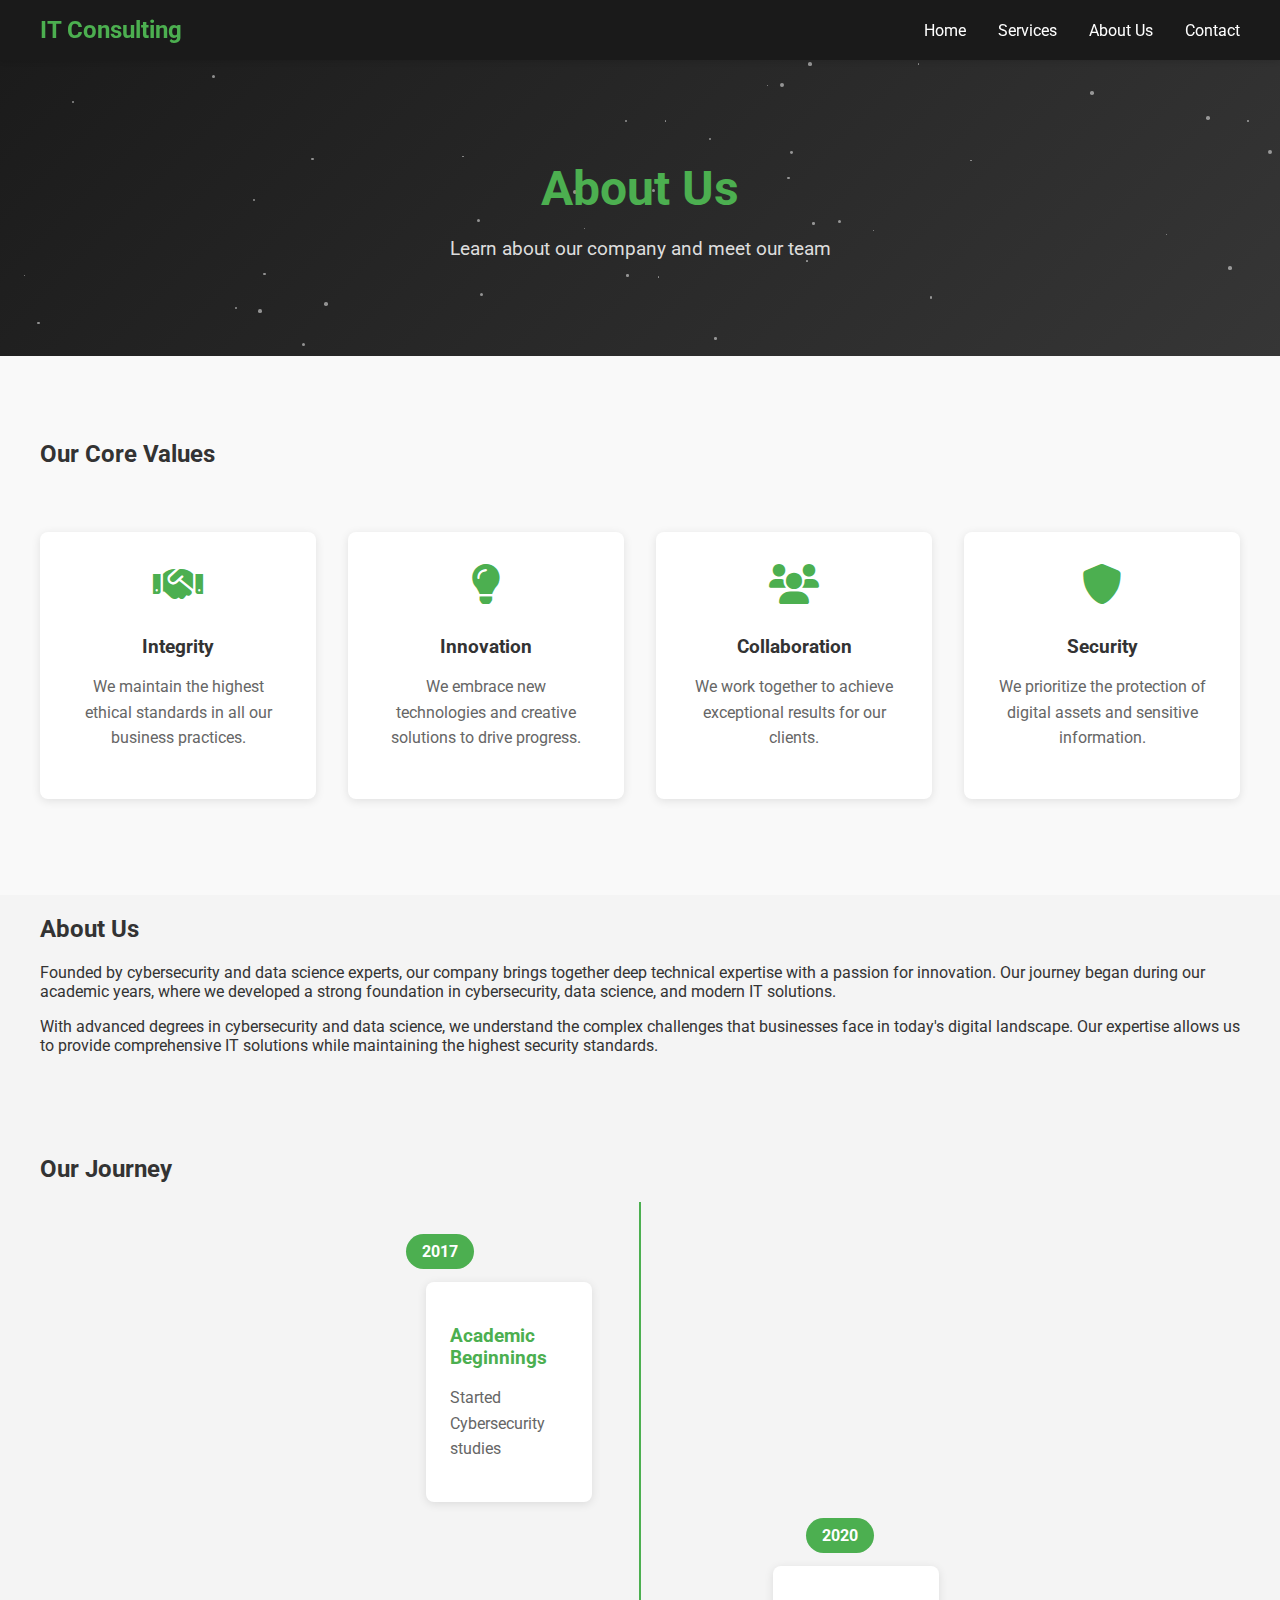
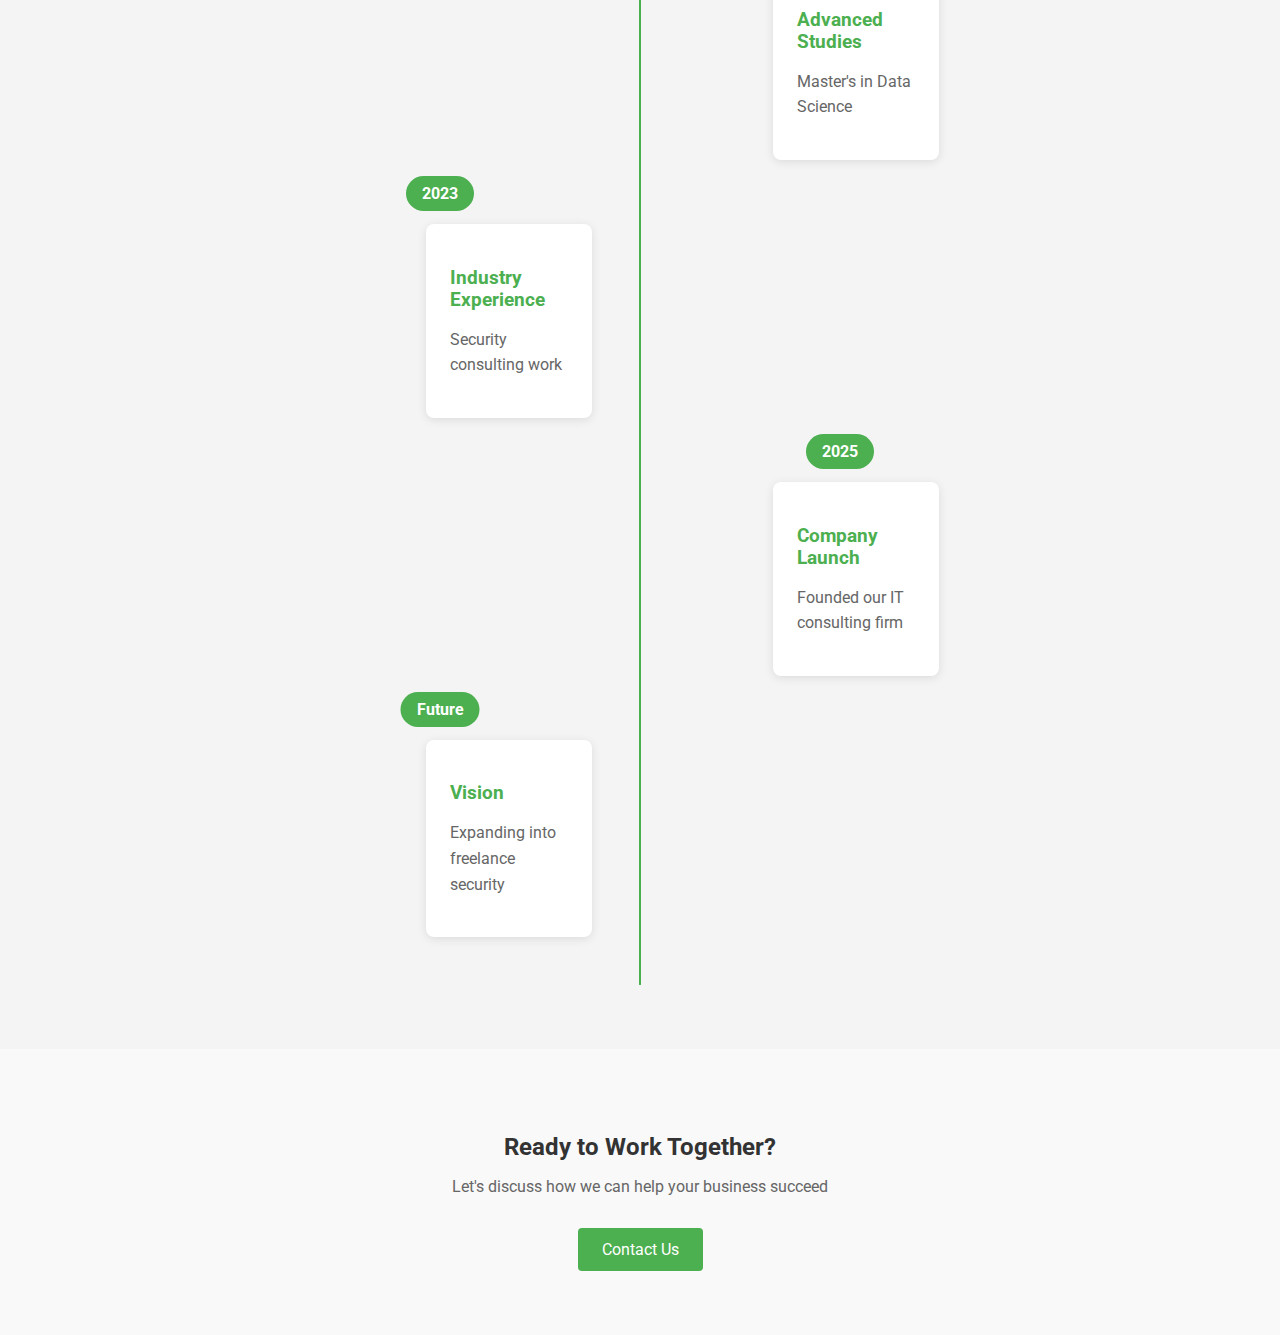
==== about.html @ cab688fe "initial commit - TechScandic website" ====
<!DOCTYPE html>
<html lang="en">
<head>
    <meta charset="UTF-8">
    <meta name="viewport" content="width=device-width, initial-scale=1.0">
    <title>TechScandig - About Us</title>
    <link href="https://fonts.googleapis.com/css2?family=Roboto:wght@400;500;700&display=swap" rel="stylesheet">
    <link rel="stylesheet" href="https://cdnjs.cloudflare.com/ajax/libs/font-awesome/6.0.0/css/all.min.css">
    <link rel="stylesheet" href="css/common.css">
    <style>
        .about-content {
            padding: 4rem 0;
        }

        .about-grid {
            display: grid;
            grid-template-columns: 1fr 1fr;
            gap: 4rem;
            align-items: center;
        }

        .about-text h2 {
            color: #4CAF50;
            margin-bottom: 1.5rem;
        }

        .about-text p {
            margin-bottom: 1.5rem;
            line-height: 1.6;
        }

        .about-image {
            position: relative;
        }

        .about-image img {
            width: 100%;
            border-radius: 8px;
            box-shadow: 0 4px 20px rgba(0,0,0,0.1);
        }

        .team-section {
            background: #f9f9f9;
            padding: 4rem 0;
        }

        .team-grid {
            display: grid;
            grid-template-columns: repeat(auto-fit, minmax(250px, 1fr));
            gap: 2rem;
            padding: 2rem 0;
        }

        .team-member {
            text-align: center;
            background: #fff;
            padding: 2rem;
            border-radius: 8px;
            box-shadow: 0 2px 10px rgba(0,0,0,0.1);
        }

        .team-member img {
            width: 150px;
            height: 150px;
            border-radius: 50%;
            margin-bottom: 1rem;
            object-fit: cover;
        }

        .team-member h3 {
            color: #333;
            margin-bottom: 0.5rem;
        }

        .team-member p {
            color: #666;
            margin-bottom: 1rem;
        }

        .social-links {
            display: flex;
            justify-content: center;
            gap: 1rem;
        }

        .social-links a {
            color: #4CAF50;
            font-size: 1.2em;
            transition: color 0.3s ease;
        }

        .social-links a:hover {
            color: #45a049;
        }

        .values-section {
            background: #fff;
            padding: 4rem 0;
        }

        .values-grid {
            display: grid;
            grid-template-columns: repeat(auto-fit, minmax(250px, 1fr));
            gap: 2rem;
            padding: 2rem 0;
        }

        .value-card {
            text-align: center;
            padding: 2rem;
            background: #f9f9f9;
            border-radius: 8px;
            box-shadow: 0 2px 10px rgba(0,0,0,0.1);
            transition: transform 0.3s ease;
        }

        .value-card:hover {
            transform: translateY(-5px);
        }

        .value-card i {
            font-size: 2.5em;
            color: #4CAF50;
            margin-bottom: 1rem;
        }

        .timeline-section {
            padding: 4rem 0;
            background: #f9f9f9;
        }

        .timeline {
            position: relative;
            max-width: 800px;
            margin: 0 auto;
            padding: 2rem 0;
        }

        .timeline::after {
            content: '';
            position: absolute;
            width: 2px;
            background: #4CAF50;
            top: 0;
            bottom: 0;
            left: 50%;
            margin-left: -1px;
        }

        .timeline-item {
            padding: 1rem;
            position: relative;
            width: 50%;
            box-sizing: border-box;
        }

        .timeline-item:nth-child(odd) {
            left: 0;
            padding-right: 3rem;
        }

        .timeline-item:nth-child(even) {
            left: 50%;
            padding-left: 3rem;
        }

        .timeline-content {
            padding: 1.5rem;
            background: #fff;
            border-radius: 8px;
            box-shadow: 0 2px 10px rgba(0,0,0,0.1);
        }

        .timeline-content h3 {
            color: #4CAF50;
            margin-bottom: 0.5rem;
        }

        .timeline-dot {
            position: absolute;
            width: 20px;
            height: 20px;
            background: #4CAF50;
            border-radius: 50%;
            top: 50%;
            transform: translateY(-50%);
        }

        .timeline-item:nth-child(odd) .timeline-dot {
            right: -10px;
        }

        .timeline-item:nth-child(even) .timeline-dot {
            left: -10px;
        }

        .read-more-section {
            display: none;
            padding: 2rem;
            background: #fff;
            border-radius: 8px;
            margin-top: 2rem;
            box-shadow: 0 2px 10px rgba(0,0,0,0.1);
        }

        .read-more-btn {
            display: inline-block;
            padding: 0.8rem 1.5rem;
            background: #4CAF50;
            color: white;
            text-decoration: none;
            border-radius: 4px;
            margin-top: 1rem;
            transition: background-color 0.3s ease;
        }

        .read-more-btn:hover {
            background: #45a049;
        }

        @media (max-width: 768px) {
            .about-grid {
                grid-template-columns: 1fr;
            }

            .about-image {
                order: -1;
            }

            .timeline::after {
                left: 31px;
            }

            .timeline-item {
                width: 100%;
                padding-left: 4rem;
            }

            .timeline-item:nth-child(odd) {
                padding-right: 0;
            }

            .timeline-item:nth-child(even) {
                left: 0;
            }

            .timeline-dot {
                left: 22px !important;
            }
        }
    </style>
    <script src="js/navigation.js"></script>
    <script src="js/particles.js"></script>
</head>
<body>
    <header class="page-header">
        <div class="particles"></div>
        <h1>About Us</h1>
        <p>Learn about our company and meet our team</p>
    </header>

    <section class="core-values">
        <div class="container">
            <h2>Our Core Values</h2>
            <div class="values-grid">
                <a href="values/integrity.html" class="value-box">
                    <i class="fas fa-handshake"></i>
                    <h3>Integrity</h3>
                    <p>We maintain the highest ethical standards in all our business practices.</p>
                </a>
                <a href="values/innovation.html" class="value-box">
                    <i class="fas fa-lightbulb"></i>
                    <h3>Innovation</h3>
                    <p>We embrace new technologies and creative solutions to drive progress.</p>
                </a>
                <a href="values/collaboration.html" class="value-box">
                    <i class="fas fa-users"></i>
                    <h3>Collaboration</h3>
                    <p>We work together to achieve exceptional results for our clients.</p>
                </a>
                <a href="values/security.html" class="value-box">
                    <i class="fas fa-shield-alt"></i>
                    <h3>Security</h3>
                    <p>We prioritize the protection of digital assets and sensitive information.</p>
                </a>
            </div>
        </div>
    </section>

    <section class="about-us">
        <div class="container">
            <h2>About Us</h2>
            <p>Founded by cybersecurity and data science experts, our company brings together deep technical expertise with a passion for innovation. Our journey began during our academic years, where we developed a strong foundation in cybersecurity, data science, and modern IT solutions.</p>
            <p>With advanced degrees in cybersecurity and data science, we understand the complex challenges that businesses face in today's digital landscape. Our expertise allows us to provide comprehensive IT solutions while maintaining the highest security standards.</p>
        </div>
    </section>

    <section class="journey">
        <div class="container">
            <h2>Our Journey</h2>
            <div class="timeline">
                <div class="timeline-item">
                    <div class="date">2017</div>
                    <div class="content">
                        <h3>Academic Beginnings</h3>
                        <p>Started Cybersecurity studies</p>
                    </div>
                </div>
                <div class="timeline-item">
                    <div class="date">2020</div>
                    <div class="content">
                        <h3>Advanced Studies</h3>
                        <p>Master's in Data Science</p>
                    </div>
                </div>
                <div class="timeline-item">
                    <div class="date">2023</div>
                    <div class="content">
                        <h3>Industry Experience</h3>
                        <p>Security consulting work</p>
                    </div>
                </div>
                <div class="timeline-item">
                    <div class="date">2025</div>
                    <div class="content">
                        <h3>Company Launch</h3>
                        <p>Founded our IT consulting firm</p>
                    </div>
                </div>
                <div class="timeline-item">
                    <div class="date">Future</div>
                    <div class="content">
                        <h3>Vision</h3>
                        <p>Expanding into freelance security</p>
                    </div>
                </div>
            </div>
        </div>
    </section>

    <section class="cta-section">
        <div class="container">
            <h2>Ready to Work Together?</h2>
            <p>Let's discuss how we can help your business succeed</p>
            <a href="contact.html" class="btn">Contact Us</a>
        </div>
    </section>

    <script>
        // Initialize particles
        document.addEventListener('DOMContentLoaded', function() {
            createParticles();
        });

        // Read More functionality
        function toggleReadMore(section) {
            const content = document.getElementById(section + '-more');
            if (content.style.display === 'none' || content.style.display === '') {
                content.style.display = 'block';
            } else {
                content.style.display = 'none';
            }
        }
    </script>
</body>
</html>
---- css/common.css ----
/* Common styles for all pages */
:root {
    --primary-color: #4CAF50;
    --secondary-color: #45a049;
    --dark-bg: #1a1a1a;
    --light-bg: #f4f4f4;
    --text-color: #333;
    --light-text: #fff;
}

body {
    font-family: 'Roboto', sans-serif;
    margin: 0;
    padding: 0;
    background: var(--light-bg);
    color: var(--text-color);
}

.container {
    max-width: 1200px;
    margin: 0 auto;
    padding: 0 20px;
}

/* Navigation */
nav {
    background: var(--dark-bg);
    padding: 1rem 0;
    position: fixed;
    width: 100%;
    top: 0;
    z-index: 1000;
    box-shadow: 0 2px 5px rgba(0,0,0,0.1);
}

.nav-container {
    display: flex;
    justify-content: space-between;
    align-items: center;
    max-width: 1200px;
    margin: 0 auto;
    padding: 0 20px;
}

.logo {
    color: var(--primary-color);
    text-decoration: none;
    font-size: 1.5em;
    font-weight: bold;
}

.nav-links {
    display: flex;
    gap: 2rem;
}

.nav-links a {
    color: var(--light-text);
    text-decoration: none;
    transition: color 0.3s ease;
}

.nav-links a:hover {
    color: var(--primary-color);
}

/* Header Styles */
.page-header {
    background: linear-gradient(135deg, var(--dark-bg) 0%, #363636 100%);
    color: var(--light-text);
    padding: 8rem 2rem 6rem;
    text-align: center;
    position: relative;
    overflow: hidden;
}

.page-header h1 {
    font-size: 3em;
    margin-bottom: 20px;
    color: var(--primary-color);
    position: relative;
    z-index: 2;
}

.page-header p {
    font-size: 1.2em;
    max-width: 800px;
    margin: 0 auto;
    color: #ddd;
    position: relative;
    z-index: 2;
}

/* Button Styles */
.btn {
    display: inline-block;
    padding: 12px 24px;
    background-color: var(--primary-color);
    color: var(--light-text);
    text-decoration: none;
    border-radius: 4px;
    transition: background-color 0.3s ease;
}

.btn:hover {
    background-color: var(--secondary-color);
}

/* Particle Animation */
.particles {
    position: absolute;
    top: 0;
    left: 0;
    width: 100%;
    height: 100%;
    overflow: hidden;
    z-index: 1;
}

.particle {
    position: absolute;
    background-color: rgba(255, 255, 255, 0.5);
    border-radius: 50%;
    pointer-events: none;
}

@keyframes float {
    0% {
        transform: translateY(0) translateX(0);
    }
    25% {
        transform: translateY(-100px) translateX(50px);
    }
    50% {
        transform: translateY(-200px) translateX(-50px);
    }
    75% {
        transform: translateY(-300px) translateX(25px);
    }
    100% {
        transform: translateY(-400px) translateX(0);
    }
}

/* Responsive Design */
@media (max-width: 768px) {
    .nav-links {
        display: none;
    }
    
    .mobile-menu {
        display: block;
    }
    
    .page-header h1 {
        font-size: 2em;
    }
    
    .page-header p {
        font-size: 1em;
    }
}

/* Section Styles */
.section {
    padding: 4rem 0;
}

.section-title {
    text-align: center;
    margin-bottom: 3rem;
}

.section-title h2 {
    color: var(--primary-color);
    font-size: 2.5em;
    margin-bottom: 1rem;
}

.section-title p {
    color: #666;
    max-width: 800px;
    margin: 0 auto;
}

/* Core Values Section */
.core-values {
    padding: 4rem 0;
    background: #f9f9f9;
}

.values-grid {
    display: grid;
    grid-template-columns: repeat(auto-fit, minmax(250px, 1fr));
    gap: 2rem;
    margin-top: 2rem;
}

.value-box {
    background: #fff;
    padding: 2rem;
    border-radius: 8px;
    box-shadow: 0 2px 10px rgba(0,0,0,0.1);
    text-align: center;
    transition: transform 0.3s ease, box-shadow 0.3s ease;
    text-decoration: none;
    color: inherit;
}

.value-box:hover {
    transform: translateY(-5px);
    box-shadow: 0 5px 20px rgba(0,0,0,0.15);
}

.value-box i {
    font-size: 2.5em;
    color: #4CAF50;
    margin-bottom: 1rem;
}

.value-box h3 {
    margin: 1rem 0;
    color: #333;
}

.value-box p {
    color: #666;
    line-height: 1.6;
}

/* Journey Timeline */
.journey {
    padding: 4rem 0;
}

.timeline {
    position: relative;
    max-width: 800px;
    margin: 2rem auto;
    padding: 2rem 0;
}

.timeline::before {
    content: '';
    position: absolute;
    width: 2px;
    background: #4CAF50;
    top: 0;
    bottom: 0;
    left: 50%;
    margin-left: -1px;
}

.timeline-item {
    padding: 2rem 0;
    position: relative;
    width: 100%;
    display: flex;
    justify-content: center;
    align-items: flex-start;
}

.timeline-item .date {
    background: #4CAF50;
    color: white;
    padding: 0.5rem 1rem;
    border-radius: 20px;
    font-weight: bold;
    position: absolute;
    left: 50%;
    transform: translateX(-50%);
    top: 0;
}

.timeline-item .content {
    background: white;
    padding: 1.5rem;
    border-radius: 8px;
    box-shadow: 0 2px 10px rgba(0,0,0,0.1);
    width: calc(50% - 50px);
    margin-top: 2rem;
}

.timeline-item:nth-child(odd) .content {
    margin-left: auto;
}

.timeline-item .content h3 {
    color: #4CAF50;
    margin-bottom: 0.5rem;
}

.timeline-item .content p {
    color: #666;
    line-height: 1.6;
}

@media (max-width: 768px) {
    .timeline::before {
        left: 30px;
    }

    .timeline-item .date {
        left: 30px;
        transform: none;
    }

    .timeline-item .content {
        width: calc(100% - 80px);
        margin-left: 80px !important;
    }
}

/* Services Grid */
.services-grid {
    padding: 4rem 0;
}

.services {
    display: grid;
    grid-template-columns: repeat(auto-fit, minmax(300px, 1fr));
    gap: 2rem;
    margin-top: 2rem;
}

.service-card {
    background: #fff;
    padding: 2rem;
    border-radius: 8px;
    box-shadow: 0 2px 10px rgba(0,0,0,0.1);
    text-align: center;
    transition: transform 0.3s ease, box-shadow 0.3s ease;
    text-decoration: none;
    color: inherit;
    display: flex;
    flex-direction: column;
    align-items: center;
}

.service-card:hover {
    transform: translateY(-5px);
    box-shadow: 0 5px 20px rgba(0,0,0,0.15);
}

.service-card i {
    font-size: 3em;
    color: #4CAF50;
    margin-bottom: 1.5rem;
}

.service-card h3 {
    margin: 1rem 0;
    color: #333;
}

.service-card p {
    color: #666;
    line-height: 1.6;
    margin-bottom: 1.5rem;
}

.read-more {
    color: #4CAF50;
    font-weight: 500;
    margin-top: auto;
    transition: color 0.3s ease;
}

.service-card:hover .read-more {
    color: #388E3C;
}

/* CTA Section */
.cta-section {
    background: #f9f9f9;
    padding: 4rem 0;
    text-align: center;
}

.cta-section h2 {
    margin-bottom: 1rem;
}

.cta-section p {
    margin-bottom: 2rem;
    color: #666;
}
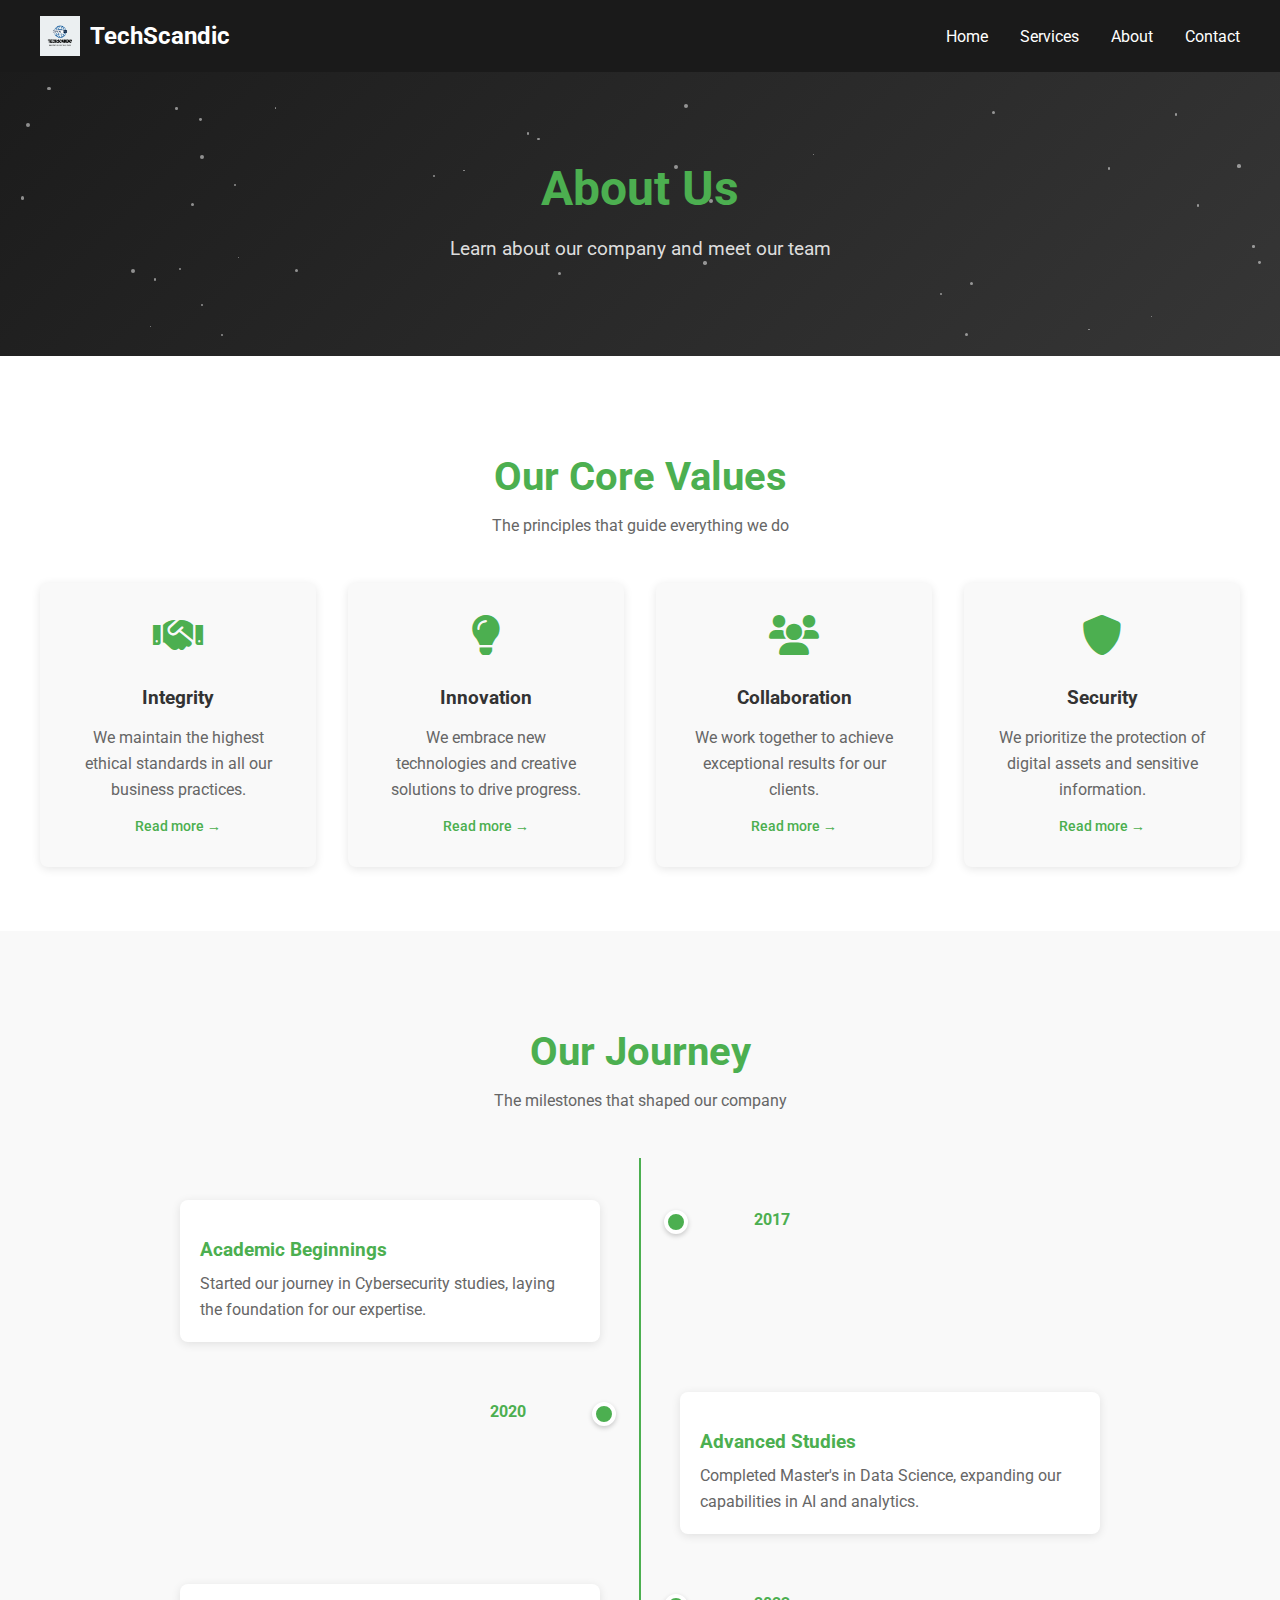
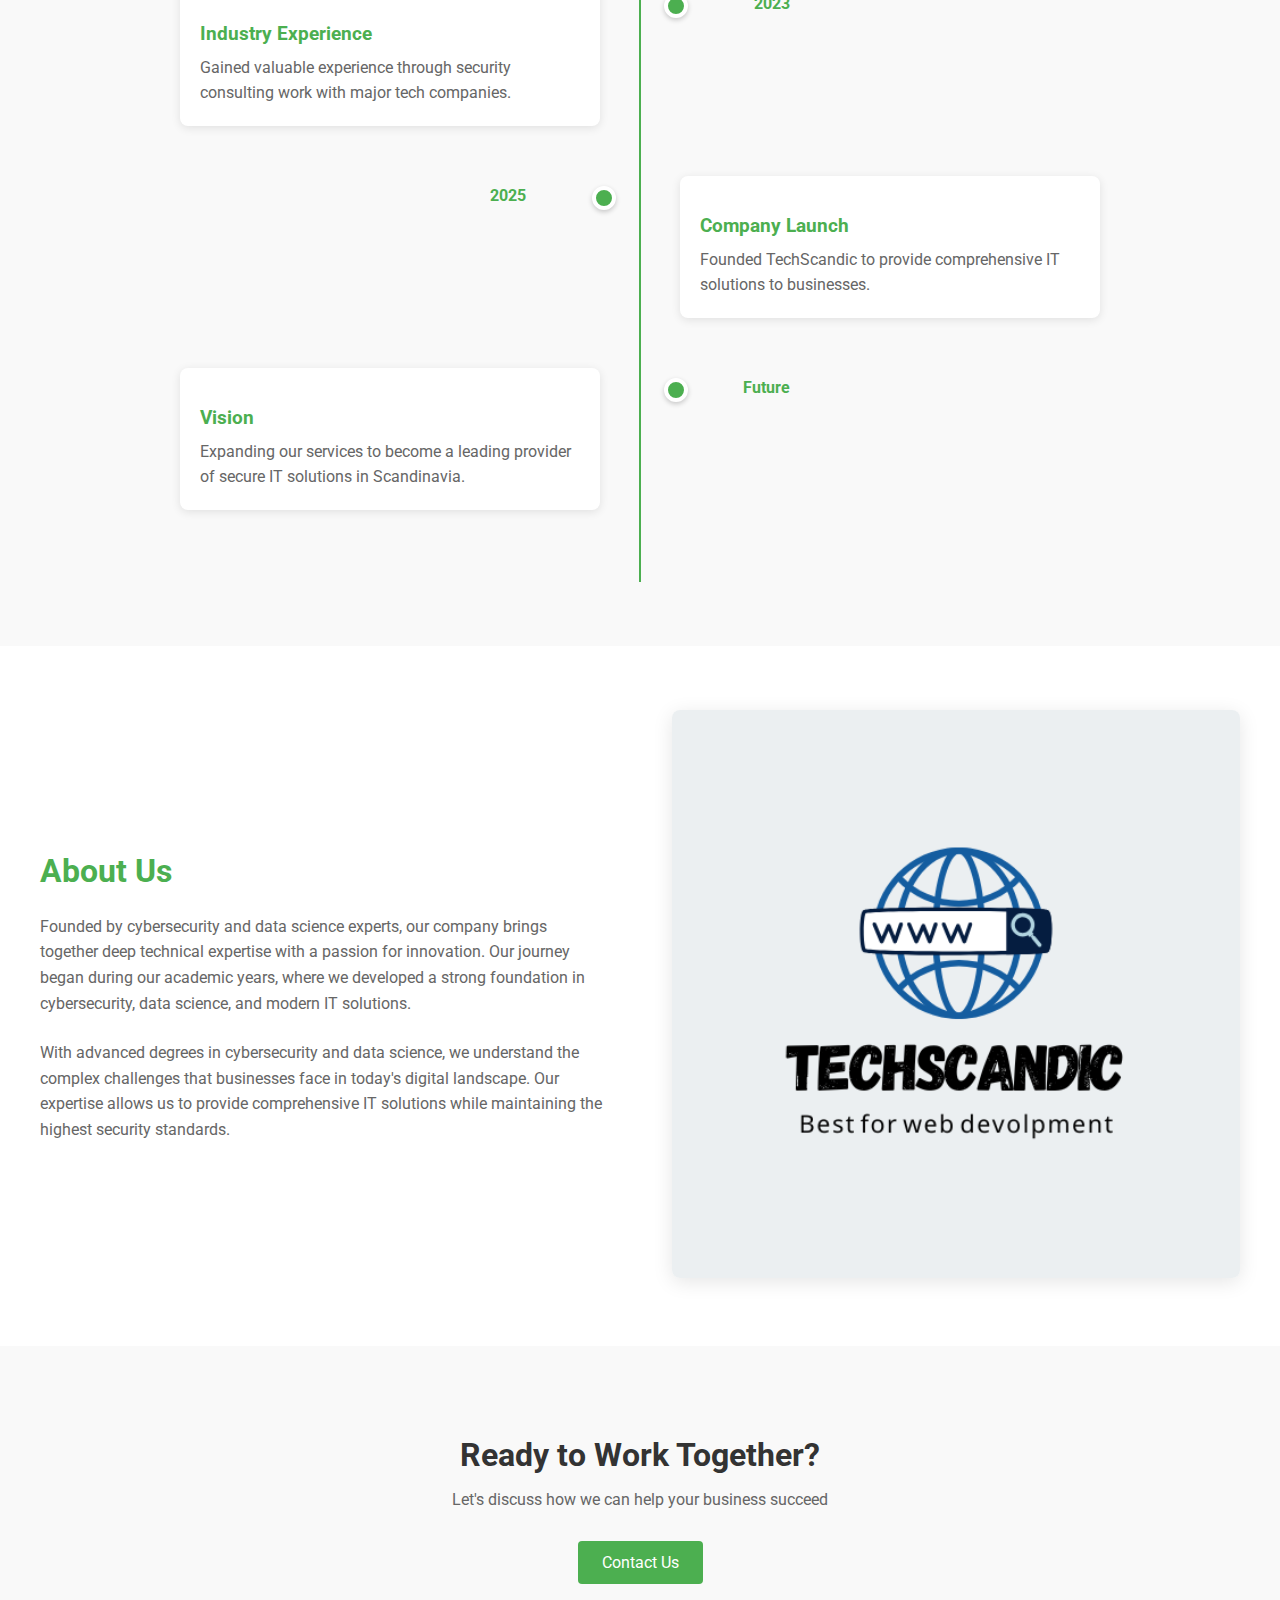
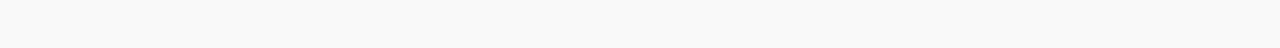
==== commit c5cc4545: "add read more links to value boxes and improve mobile responsiveness" ====
--- a/about.html
+++ b/about.html
@@ -8,8 +8,31 @@
     <link rel="stylesheet" href="https://cdnjs.cloudflare.com/ajax/libs/font-awesome/6.0.0/css/all.min.css">
     <link rel="stylesheet" href="css/common.css">
     <style>
+        .section {
+            padding: 4rem 0;
+        }
+
+        .section-title {
+            text-align: center;
+            margin-bottom: 3rem;
+        }
+
+        .section-title h2 {
+            color: var(--primary-color);
+            font-size: 2.5em;
+            margin-bottom: 1rem;
+        }
+
+        .section-title p {
+            color: #666;
+            max-width: 800px;
+            margin: 0 auto;
+        }
+
+        /* About Section */
         .about-content {
             padding: 4rem 0;
+            background: #fff;
         }
 
         .about-grid {
@@ -22,11 +45,13 @@
         .about-text h2 {
             color: #4CAF50;
             margin-bottom: 1.5rem;
+            font-size: 2em;
         }
 
         .about-text p {
             margin-bottom: 1.5rem;
             line-height: 1.6;
+            color: #666;
         }
 
         .about-image {
@@ -39,91 +64,7 @@
             box-shadow: 0 4px 20px rgba(0,0,0,0.1);
         }
 
-        .team-section {
-            background: #f9f9f9;
-            padding: 4rem 0;
-        }
-
-        .team-grid {
-            display: grid;
-            grid-template-columns: repeat(auto-fit, minmax(250px, 1fr));
-            gap: 2rem;
-            padding: 2rem 0;
-        }
-
-        .team-member {
-            text-align: center;
-            background: #fff;
-            padding: 2rem;
-            border-radius: 8px;
-            box-shadow: 0 2px 10px rgba(0,0,0,0.1);
-        }
-
-        .team-member img {
-            width: 150px;
-            height: 150px;
-            border-radius: 50%;
-            margin-bottom: 1rem;
-            object-fit: cover;
-        }
-
-        .team-member h3 {
-            color: #333;
-            margin-bottom: 0.5rem;
-        }
-
-        .team-member p {
-            color: #666;
-            margin-bottom: 1rem;
-        }
-
-        .social-links {
-            display: flex;
-            justify-content: center;
-            gap: 1rem;
-        }
-
-        .social-links a {
-            color: #4CAF50;
-            font-size: 1.2em;
-            transition: color 0.3s ease;
-        }
-
-        .social-links a:hover {
-            color: #45a049;
-        }
-
-        .values-section {
-            background: #fff;
-            padding: 4rem 0;
-        }
-
-        .values-grid {
-            display: grid;
-            grid-template-columns: repeat(auto-fit, minmax(250px, 1fr));
-            gap: 2rem;
-            padding: 2rem 0;
-        }
-
-        .value-card {
-            text-align: center;
-            padding: 2rem;
-            background: #f9f9f9;
-            border-radius: 8px;
-            box-shadow: 0 2px 10px rgba(0,0,0,0.1);
-            transition: transform 0.3s ease;
-        }
-
-        .value-card:hover {
-            transform: translateY(-5px);
-        }
-
-        .value-card i {
-            font-size: 2.5em;
-            color: #4CAF50;
-            margin-bottom: 1rem;
-        }
-
+        /* Timeline Section */
         .timeline-section {
             padding: 4rem 0;
             background: #f9f9f9;
@@ -131,12 +72,12 @@
 
         .timeline {
             position: relative;
-            max-width: 800px;
+            max-width: 1000px;
             margin: 0 auto;
             padding: 2rem 0;
         }
 
-        .timeline::after {
+        .timeline::before {
             content: '';
             position: absolute;
             width: 2px;
@@ -148,104 +89,199 @@
         }
 
         .timeline-item {
-            padding: 1rem;
+            padding: 10px 40px;
             position: relative;
             width: 50%;
             box-sizing: border-box;
+            margin-bottom: 30px;
         }
 
         .timeline-item:nth-child(odd) {
             left: 0;
-            padding-right: 3rem;
         }
 
         .timeline-item:nth-child(even) {
             left: 50%;
-            padding-left: 3rem;
         }
 
         .timeline-content {
-            padding: 1.5rem;
-            background: #fff;
+            padding: 20px;
+            background: white;
             border-radius: 8px;
             box-shadow: 0 2px 10px rgba(0,0,0,0.1);
+            position: relative;
         }
 
         .timeline-content h3 {
             color: #4CAF50;
-            margin-bottom: 0.5rem;
+            margin-bottom: 10px;
+        }
+
+        .timeline-content p {
+            margin: 0;
+            line-height: 1.6;
+            color: #666;
         }
 
         .timeline-dot {
+            width: 16px;
+            height: 16px;
+            background: #4CAF50;
+            border: 4px solid #fff;
+            border-radius: 50%;
             position: absolute;
-            width: 20px;
-            height: 20px;
-            background: #4CAF50;
-            border-radius: 50%;
-            top: 50%;
-            transform: translateY(-50%);
+            top: 20px;
+            box-shadow: 0 2px 5px rgba(0,0,0,0.2);
         }
 
         .timeline-item:nth-child(odd) .timeline-dot {
-            right: -10px;
+            right: -48px;
         }
 
         .timeline-item:nth-child(even) .timeline-dot {
-            left: -10px;
-        }
-
-        .read-more-section {
-            display: none;
+            left: -48px;
+        }
+
+        .timeline-date {
+            position: absolute;
+            top: 20px;
+            color: #4CAF50;
+            font-weight: bold;
+        }
+
+        .timeline-item:nth-child(odd) .timeline-date {
+            right: -150px;
+        }
+
+        .timeline-item:nth-child(even) .timeline-date {
+            left: -150px;
+        }
+
+        /* Core Values Section */
+        .core-values {
+            padding: 4rem 0;
+            background: #fff;
+        }
+
+        .values-grid {
+            display: grid;
+            grid-template-columns: repeat(auto-fit, minmax(250px, 1fr));
+            gap: 2rem;
+            margin-top: 2rem;
+        }
+
+        .value-box {
+            background: #f9f9f9;
             padding: 2rem;
-            background: #fff;
             border-radius: 8px;
-            margin-top: 2rem;
             box-shadow: 0 2px 10px rgba(0,0,0,0.1);
-        }
-
-        .read-more-btn {
-            display: inline-block;
-            padding: 0.8rem 1.5rem;
-            background: #4CAF50;
-            color: white;
+            text-align: center;
+            transition: transform 0.3s ease;
             text-decoration: none;
-            border-radius: 4px;
+            color: inherit;
+        }
+
+        .value-box:hover {
+            transform: translateY(-5px);
+        }
+
+        .value-box i {
+            font-size: 2.5em;
+            color: #4CAF50;
+            margin-bottom: 1rem;
+        }
+
+        .value-box h3 {
+            margin: 1rem 0;
+            color: #333;
+        }
+
+        .value-box p {
+            color: #666;
+            line-height: 1.6;
+        }
+
+        .read-more {
+            display: block;
             margin-top: 1rem;
-            transition: background-color 0.3s ease;
-        }
-
-        .read-more-btn:hover {
-            background: #45a049;
-        }
-
+            color: #4CAF50;
+            font-size: 0.9em;
+        }
+
+        /* CTA Section */
+        .cta-section {
+            background: #f9f9f9;
+            padding: 4rem 0;
+            text-align: center;
+        }
+
+        .cta-section h2 {
+            color: #333;
+            margin-bottom: 1rem;
+            font-size: 2em;
+        }
+
+        .cta-section p {
+            color: #666;
+            margin-bottom: 2rem;
+            max-width: 600px;
+            margin-left: auto;
+            margin-right: auto;
+        }
+
+        /* Responsive Design */
         @media (max-width: 768px) {
             .about-grid {
                 grid-template-columns: 1fr;
+                gap: 2rem;
             }
 
             .about-image {
                 order: -1;
             }
 
-            .timeline::after {
+            .timeline::before {
                 left: 31px;
             }
 
             .timeline-item {
                 width: 100%;
-                padding-left: 4rem;
-            }
-
-            .timeline-item:nth-child(odd) {
-                padding-right: 0;
-            }
-
+                padding-left: 70px;
+                padding-right: 20px;
+            }
+
+            .timeline-item:nth-child(odd),
             .timeline-item:nth-child(even) {
                 left: 0;
             }
 
-            .timeline-dot {
-                left: 22px !important;
+            .timeline-item:nth-child(odd) .timeline-dot,
+            .timeline-item:nth-child(even) .timeline-dot {
+                left: 22px;
+            }
+
+            .timeline-item:nth-child(odd) .timeline-date,
+            .timeline-item:nth-child(even) .timeline-date {
+                left: 70px;
+                top: -20px;
+                position: relative;
+                display: block;
+                margin-bottom: 10px;
+            }
+
+            .values-grid {
+                grid-template-columns: 1fr;
+                padding: 0 1rem;
+            }
+
+            .value-box {
+                margin-bottom: 1rem;
+            }
+        }
+
+        @media (hover: none) {
+            .value-box:hover {
+                transform: none;
             }
         }
     </style>
@@ -253,6 +289,21 @@
     <script src="js/particles.js"></script>
 </head>
 <body>
+    <nav>
+        <div class="nav-container">
+            <a href="index.html" class="logo">
+                <img src="images/techscandic.png" alt="TechScandic Logo">
+                <span>TechScandic</span>
+            </a>
+            <div class="nav-links">
+                <a href="index.html">Home</a>
+                <a href="services.html">Services</a>
+                <a href="about.html">About</a>
+                <a href="contact.html">Contact</a>
+            </div>
+        </div>
+    </nav>
+
     <header class="page-header">
         <div class="particles"></div>
         <h1>About Us</h1>
@@ -261,78 +312,100 @@
 
     <section class="core-values">
         <div class="container">
-            <h2>Our Core Values</h2>
+            <div class="section-title">
+                <h2>Our Core Values</h2>
+                <p>The principles that guide everything we do</p>
+            </div>
             <div class="values-grid">
                 <a href="values/integrity.html" class="value-box">
                     <i class="fas fa-handshake"></i>
                     <h3>Integrity</h3>
                     <p>We maintain the highest ethical standards in all our business practices.</p>
+                    <span class="read-more">Read more →</span>
                 </a>
                 <a href="values/innovation.html" class="value-box">
                     <i class="fas fa-lightbulb"></i>
                     <h3>Innovation</h3>
                     <p>We embrace new technologies and creative solutions to drive progress.</p>
+                    <span class="read-more">Read more →</span>
                 </a>
                 <a href="values/collaboration.html" class="value-box">
                     <i class="fas fa-users"></i>
                     <h3>Collaboration</h3>
                     <p>We work together to achieve exceptional results for our clients.</p>
+                    <span class="read-more">Read more →</span>
                 </a>
                 <a href="values/security.html" class="value-box">
                     <i class="fas fa-shield-alt"></i>
                     <h3>Security</h3>
                     <p>We prioritize the protection of digital assets and sensitive information.</p>
+                    <span class="read-more">Read more →</span>
                 </a>
             </div>
         </div>
     </section>
 
-    <section class="about-us">
+    <section class="timeline-section">
         <div class="container">
-            <h2>About Us</h2>
-            <p>Founded by cybersecurity and data science experts, our company brings together deep technical expertise with a passion for innovation. Our journey began during our academic years, where we developed a strong foundation in cybersecurity, data science, and modern IT solutions.</p>
-            <p>With advanced degrees in cybersecurity and data science, we understand the complex challenges that businesses face in today's digital landscape. Our expertise allows us to provide comprehensive IT solutions while maintaining the highest security standards.</p>
+            <div class="section-title">
+                <h2>Our Journey</h2>
+                <p>The milestones that shaped our company</p>
+            </div>
+            <div class="timeline">
+                <div class="timeline-item">
+                    <div class="timeline-dot"></div>
+                    <div class="timeline-date">2017</div>
+                    <div class="timeline-content">
+                        <h3>Academic Beginnings</h3>
+                        <p>Started our journey in Cybersecurity studies, laying the foundation for our expertise.</p>
+                    </div>
+                </div>
+                <div class="timeline-item">
+                    <div class="timeline-dot"></div>
+                    <div class="timeline-date">2020</div>
+                    <div class="timeline-content">
+                        <h3>Advanced Studies</h3>
+                        <p>Completed Master's in Data Science, expanding our capabilities in AI and analytics.</p>
+                    </div>
+                </div>
+                <div class="timeline-item">
+                    <div class="timeline-dot"></div>
+                    <div class="timeline-date">2023</div>
+                    <div class="timeline-content">
+                        <h3>Industry Experience</h3>
+                        <p>Gained valuable experience through security consulting work with major tech companies.</p>
+                    </div>
+                </div>
+                <div class="timeline-item">
+                    <div class="timeline-dot"></div>
+                    <div class="timeline-date">2025</div>
+                    <div class="timeline-content">
+                        <h3>Company Launch</h3>
+                        <p>Founded TechScandic to provide comprehensive IT solutions to businesses.</p>
+                    </div>
+                </div>
+                <div class="timeline-item">
+                    <div class="timeline-dot"></div>
+                    <div class="timeline-date">Future</div>
+                    <div class="timeline-content">
+                        <h3>Vision</h3>
+                        <p>Expanding our services to become a leading provider of secure IT solutions in Scandinavia.</p>
+                    </div>
+                </div>
+            </div>
         </div>
     </section>
 
-    <section class="journey">
+    <section class="about-content">
         <div class="container">
-            <h2>Our Journey</h2>
-            <div class="timeline">
-                <div class="timeline-item">
-                    <div class="date">2017</div>
-                    <div class="content">
-                        <h3>Academic Beginnings</h3>
-                        <p>Started Cybersecurity studies</p>
-                    </div>
-                </div>
-                <div class="timeline-item">
-                    <div class="date">2020</div>
-                    <div class="content">
-                        <h3>Advanced Studies</h3>
-                        <p>Master's in Data Science</p>
-                    </div>
-                </div>
-                <div class="timeline-item">
-                    <div class="date">2023</div>
-                    <div class="content">
-                        <h3>Industry Experience</h3>
-                        <p>Security consulting work</p>
-                    </div>
-                </div>
-                <div class="timeline-item">
-                    <div class="date">2025</div>
-                    <div class="content">
-                        <h3>Company Launch</h3>
-                        <p>Founded our IT consulting firm</p>
-                    </div>
-                </div>
-                <div class="timeline-item">
-                    <div class="date">Future</div>
-                    <div class="content">
-                        <h3>Vision</h3>
-                        <p>Expanding into freelance security</p>
-                    </div>
+            <div class="about-grid">
+                <div class="about-text">
+                    <h2>About Us</h2>
+                    <p>Founded by cybersecurity and data science experts, our company brings together deep technical expertise with a passion for innovation. Our journey began during our academic years, where we developed a strong foundation in cybersecurity, data science, and modern IT solutions.</p>
+                    <p>With advanced degrees in cybersecurity and data science, we understand the complex challenges that businesses face in today's digital landscape. Our expertise allows us to provide comprehensive IT solutions while maintaining the highest security standards.</p>
+                </div>
+                <div class="about-image">
+                    <img src="images/techscandic.png" alt="TechScandic Team">
                 </div>
             </div>
         </div>
@@ -347,20 +420,9 @@
     </section>
 
     <script>
-        // Initialize particles
         document.addEventListener('DOMContentLoaded', function() {
             createParticles();
         });
-
-        // Read More functionality
-        function toggleReadMore(section) {
-            const content = document.getElementById(section + '-more');
-            if (content.style.display === 'none' || content.style.display === '') {
-                content.style.display = 'block';
-            } else {
-                content.style.display = 'none';
-            }
-        }
     </script>
 </body>
-</html>
+</html>--- a/css/common.css
+++ b/css/common.css
@@ -14,6 +14,7 @@
     padding: 0;
     background: var(--light-bg);
     color: var(--text-color);
+    -webkit-text-size-adjust: 100%;
 }
 
 .container {
@@ -22,7 +23,7 @@
     padding: 0 20px;
 }
 
-/* Navigation */
+/* Navigation Styles */
 nav {
     background: var(--dark-bg);
     padding: 1rem 0;
@@ -30,7 +31,6 @@
     width: 100%;
     top: 0;
     z-index: 1000;
-    box-shadow: 0 2px 5px rgba(0,0,0,0.1);
 }
 
 .nav-container {
@@ -43,10 +43,18 @@
 }
 
 .logo {
-    color: var(--primary-color);
+    display: flex;
+    align-items: center;
     text-decoration: none;
+    color: var(--light-text);
     font-size: 1.5em;
     font-weight: bold;
+}
+
+.logo img {
+    height: 40px;
+    width: auto;
+    margin-right: 10px;
 }
 
 .nav-links {
@@ -62,6 +70,69 @@
 
 .nav-links a:hover {
     color: var(--primary-color);
+}
+
+/* Hamburger menu - hidden by default on desktop */
+.hamburger {
+    display: none;
+    flex-direction: column;
+    cursor: pointer;
+    padding: 5px;
+    z-index: 100;
+    background: none;
+    border: none;
+}
+
+.hamburger span {
+    width: 25px;
+    height: 3px;
+    background: var(--light-text);
+    margin: 2px 0;
+    transition: all 0.3s ease;
+}
+
+/* Mobile Navigation */
+@media (max-width: 768px) {
+    .hamburger {
+        display: flex; /* Only show hamburger on mobile */
+    }
+
+    .nav-links {
+        display: none; /* Hide regular menu on mobile */
+        position: fixed;
+        top: 0;
+        left: 0;
+        right: 0;
+        bottom: 0;
+        background: rgba(255, 255, 255, 0.98);
+        flex-direction: column;
+        justify-content: center;
+        align-items: center;
+        gap: 2rem;
+        z-index: 90;
+    }
+
+    .nav-links.active {
+        display: flex; /* Show menu when active class is added */
+    }
+
+    /* Hamburger animation */
+    .hamburger.active span:nth-child(1) {
+        transform: rotate(45deg) translate(5px, 5px);
+    }
+
+    .hamburger.active span:nth-child(2) {
+        opacity: 0;
+    }
+
+    .hamburger.active span:nth-child(3) {
+        transform: rotate(-45deg) translate(5px, -5px);
+    }
+
+    /* Prevent body scroll when menu is open */
+    body.menu-open {
+        overflow: hidden;
+    }
 }
 
 /* Header Styles */
@@ -146,18 +217,43 @@
 @media (max-width: 768px) {
     .nav-links {
         display: none;
-    }
-    
-    .mobile-menu {
+        position: absolute;
+        top: 100%;
+        left: 0;
+        right: 0;
+        background: var(--dark-bg);
+        flex-direction: column;
+        padding: 1rem 0;
+        text-align: center;
+    }
+
+    .nav-links.active {
+        display: flex;
+    }
+
+    .nav-links a {
+        padding: 0.5rem 0;
+    }
+
+    .hamburger {
         display: block;
     }
-    
+
+    .page-header {
+        padding: 6rem 1rem 4rem;
+    }
+
     .page-header h1 {
         font-size: 2em;
     }
-    
+
     .page-header p {
         font-size: 1em;
+        padding: 0 1rem;
+    }
+
+    .container {
+        padding: 0 15px;
     }
 }
 
@@ -191,7 +287,7 @@
 
 .values-grid {
     display: grid;
-    grid-template-columns: repeat(auto-fit, minmax(250px, 1fr));
+    grid-template-columns: repeat(auto-fit, minmax(280px, 1fr));
     gap: 2rem;
     margin-top: 2rem;
 }
@@ -202,14 +298,11 @@
     border-radius: 8px;
     box-shadow: 0 2px 10px rgba(0,0,0,0.1);
     text-align: center;
-    transition: transform 0.3s ease, box-shadow 0.3s ease;
-    text-decoration: none;
-    color: inherit;
+    transition: transform 0.3s ease;
 }
 
 .value-box:hover {
     transform: translateY(-5px);
-    box-shadow: 0 5px 20px rgba(0,0,0,0.15);
 }
 
 .value-box i {
@@ -228,89 +321,6 @@
     line-height: 1.6;
 }
 
-/* Journey Timeline */
-.journey {
-    padding: 4rem 0;
-}
-
-.timeline {
-    position: relative;
-    max-width: 800px;
-    margin: 2rem auto;
-    padding: 2rem 0;
-}
-
-.timeline::before {
-    content: '';
-    position: absolute;
-    width: 2px;
-    background: #4CAF50;
-    top: 0;
-    bottom: 0;
-    left: 50%;
-    margin-left: -1px;
-}
-
-.timeline-item {
-    padding: 2rem 0;
-    position: relative;
-    width: 100%;
-    display: flex;
-    justify-content: center;
-    align-items: flex-start;
-}
-
-.timeline-item .date {
-    background: #4CAF50;
-    color: white;
-    padding: 0.5rem 1rem;
-    border-radius: 20px;
-    font-weight: bold;
-    position: absolute;
-    left: 50%;
-    transform: translateX(-50%);
-    top: 0;
-}
-
-.timeline-item .content {
-    background: white;
-    padding: 1.5rem;
-    border-radius: 8px;
-    box-shadow: 0 2px 10px rgba(0,0,0,0.1);
-    width: calc(50% - 50px);
-    margin-top: 2rem;
-}
-
-.timeline-item:nth-child(odd) .content {
-    margin-left: auto;
-}
-
-.timeline-item .content h3 {
-    color: #4CAF50;
-    margin-bottom: 0.5rem;
-}
-
-.timeline-item .content p {
-    color: #666;
-    line-height: 1.6;
-}
-
-@media (max-width: 768px) {
-    .timeline::before {
-        left: 30px;
-    }
-
-    .timeline-item .date {
-        left: 30px;
-        transform: none;
-    }
-
-    .timeline-item .content {
-        width: calc(100% - 80px);
-        margin-left: 80px !important;
-    }
-}
-
 /* Services Grid */
 .services-grid {
     padding: 4rem 0;
@@ -318,7 +328,7 @@
 
 .services {
     display: grid;
-    grid-template-columns: repeat(auto-fit, minmax(300px, 1fr));
+    grid-template-columns: repeat(auto-fit, minmax(280px, 1fr));
     gap: 2rem;
     margin-top: 2rem;
 }
@@ -329,17 +339,11 @@
     border-radius: 8px;
     box-shadow: 0 2px 10px rgba(0,0,0,0.1);
     text-align: center;
-    transition: transform 0.3s ease, box-shadow 0.3s ease;
-    text-decoration: none;
-    color: inherit;
-    display: flex;
-    flex-direction: column;
-    align-items: center;
+    transition: transform 0.3s ease;
 }
 
 .service-card:hover {
     transform: translateY(-5px);
-    box-shadow: 0 5px 20px rgba(0,0,0,0.15);
 }
 
 .service-card i {
@@ -385,3 +389,36 @@
     margin-bottom: 2rem;
     color: #666;
 }
+
+/* Additional Mobile Optimizations */
+@media (max-width: 480px) {
+    .values-grid,
+    .services {
+        grid-template-columns: 1fr;
+        padding: 0 1rem;
+    }
+
+    .value-box,
+    .service-card {
+        margin-bottom: 1rem;
+    }
+
+    .btn {
+        display: block;
+        width: calc(100% - 2rem);
+        margin: 0.5rem 1rem;
+        text-align: center;
+    }
+
+    .cta-buttons {
+        flex-direction: column;
+    }
+}
+
+/* Touch Device Optimizations */
+@media (hover: none) {
+    .value-box:hover,
+    .service-card:hover {
+        transform: none;
+    }
+}